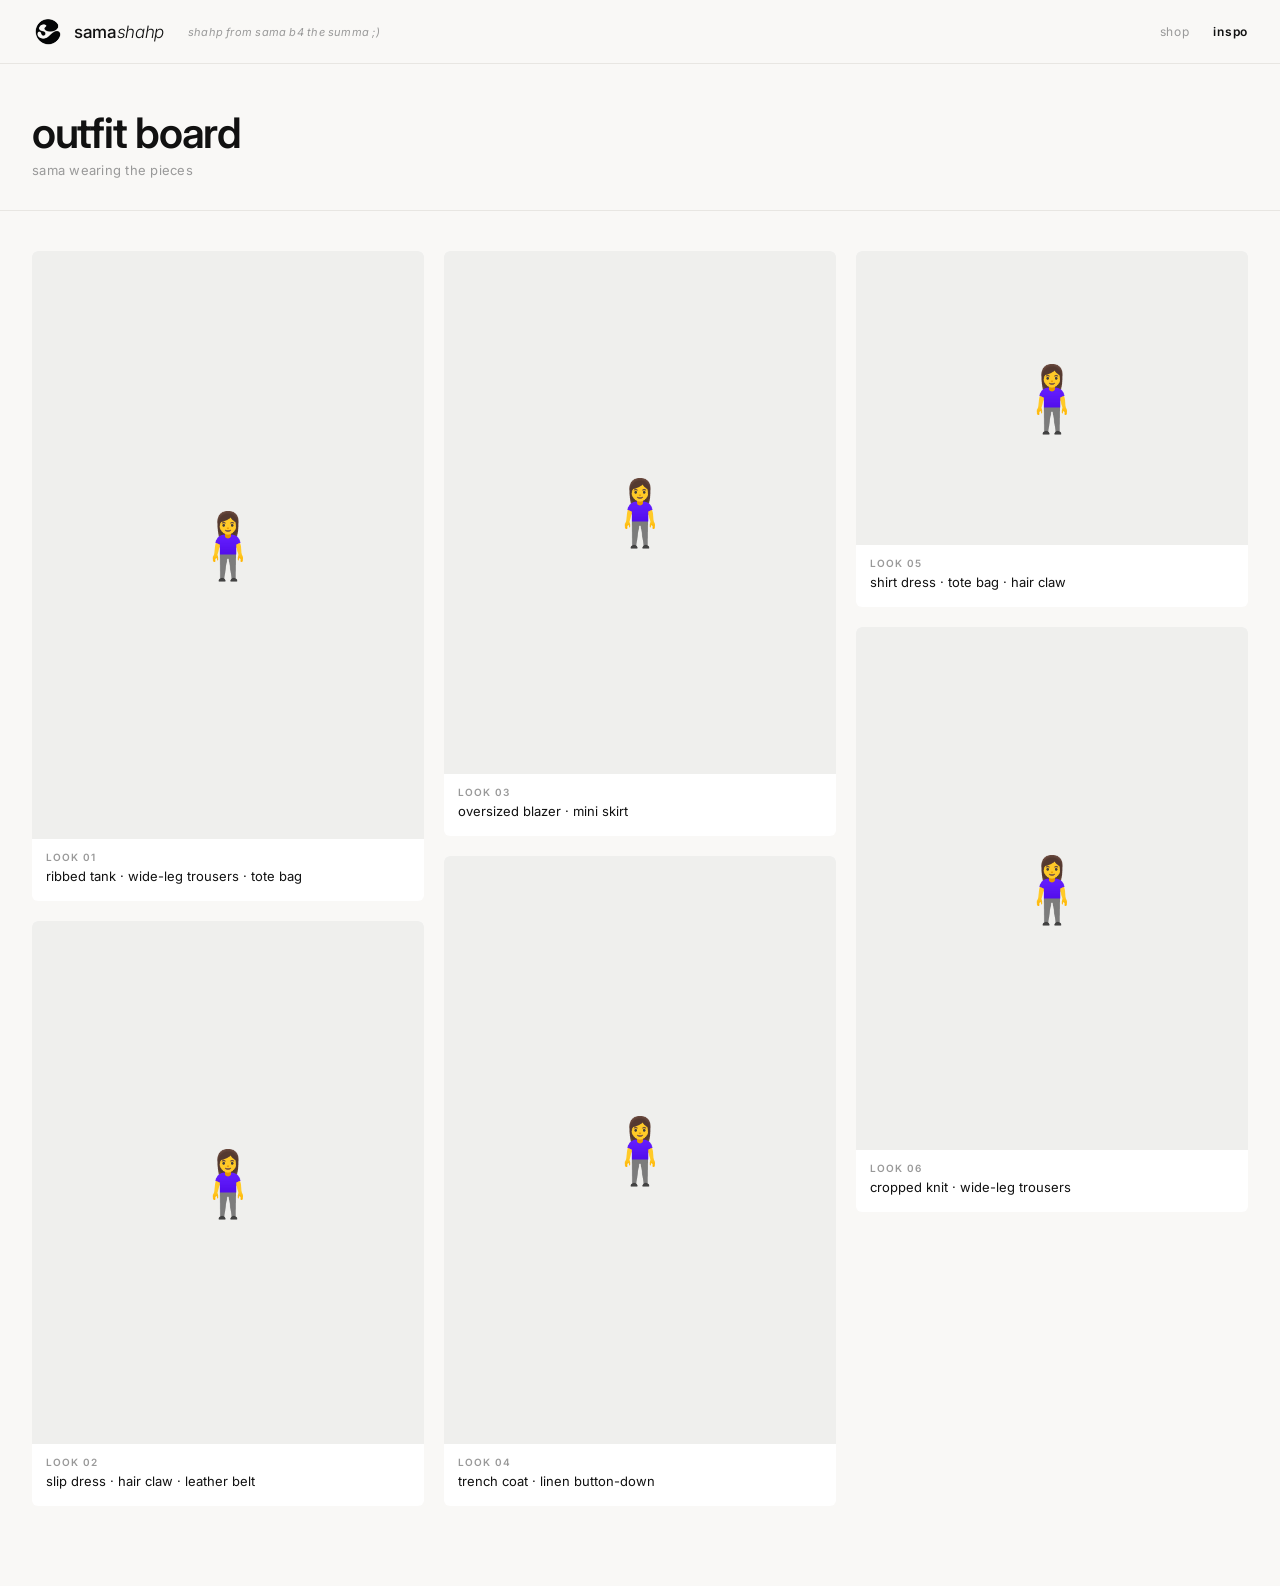
==== inspo.html @ b1999d6f "add inspo page, restore grid layout, add shop/inspo nav Co-Authored-By: Claude Sonnet 4.6 <noreply@a" ====
<!DOCTYPE html>
<html lang="en">
<head>
  <meta charset="UTF-8" />
  <meta name="viewport" content="width=device-width, initial-scale=1.0" />
  <title>inspo — sama shahp</title>
  <link rel="stylesheet" href="style.css" />
  <link rel="preconnect" href="https://fonts.googleapis.com" />
  <link href="https://fonts.googleapis.com/css2?family=Inter:wght@300;400;500;600&display=swap" rel="stylesheet" />
</head>
<body>

  <!-- HEADER -->
  <header>
    <div class="header-inner">
      <a href="index.html" class="logo-link">
        <img src="sama-shop-logo-removebg-preview.png" alt="sama shahp" class="logo" />
        <span class="wordmark">sama<em>shahp</em></span>
        <span class="tagline"><em>shahp from sama b4 the summa ;)</em></span>
      </a>
      <nav class="header-nav">
        <a href="index.html" class="header-nav-link">shop</a>
        <a href="inspo.html" class="header-nav-link active">inspo</a>
      </nav>
    </div>
  </header>

  <!-- PAGE TITLE -->
  <div class="inspo-hero">
    <h1 class="inspo-title">outfit board</h1>
    <p class="inspo-sub">sama wearing the pieces</p>
  </div>

  <!-- OUTFIT BOARD -->
  <!-- To add an outfit: copy a .outfit-card block, set the img src and fill in the caption/tags -->
  <div class="outfit-board">

    <div class="outfit-card tall">
      <div class="outfit-img-wrap">
        <div class="outfit-placeholder">🧍‍♀️</div>
        <!-- replace with: <img src="outfits/look1.jpg" alt="look 1" /> -->
      </div>
      <div class="outfit-caption">
        <p class="outfit-label">look 01</p>
        <p class="outfit-tags">ribbed tank · wide-leg trousers · tote bag</p>
      </div>
    </div>

    <div class="outfit-card">
      <div class="outfit-img-wrap">
        <div class="outfit-placeholder">🧍‍♀️</div>
      </div>
      <div class="outfit-caption">
        <p class="outfit-label">look 02</p>
        <p class="outfit-tags">slip dress · hair claw · leather belt</p>
      </div>
    </div>

    <div class="outfit-card">
      <div class="outfit-img-wrap">
        <div class="outfit-placeholder">🧍‍♀️</div>
      </div>
      <div class="outfit-caption">
        <p class="outfit-label">look 03</p>
        <p class="outfit-tags">oversized blazer · mini skirt</p>
      </div>
    </div>

    <div class="outfit-card tall">
      <div class="outfit-img-wrap">
        <div class="outfit-placeholder">🧍‍♀️</div>
      </div>
      <div class="outfit-caption">
        <p class="outfit-label">look 04</p>
        <p class="outfit-tags">trench coat · linen button-down</p>
      </div>
    </div>

    <div class="outfit-card wide">
      <div class="outfit-img-wrap">
        <div class="outfit-placeholder">🧍‍♀️</div>
      </div>
      <div class="outfit-caption">
        <p class="outfit-label">look 05</p>
        <p class="outfit-tags">shirt dress · tote bag · hair claw</p>
      </div>
    </div>

    <div class="outfit-card">
      <div class="outfit-img-wrap">
        <div class="outfit-placeholder">🧍‍♀️</div>
      </div>
      <div class="outfit-caption">
        <p class="outfit-label">look 06</p>
        <p class="outfit-tags">cropped knit · wide-leg trousers</p>
      </div>
    </div>

  </div>

</body>
</html>
---- style.css ----
*, *::before, *::after { box-sizing: border-box; margin: 0; padding: 0; }

:root {
  --bg: #f9f8f6;
  --surface: #ffffff;
  --text: #111111;
  --muted: #999999;
  --border: #e8e6e2;
  --accent: #111111;
  --radius-card: 4px;
}

html { scroll-behavior: smooth; }

body {
  font-family: 'Inter', system-ui, sans-serif;
  background: var(--bg);
  color: var(--text);
  min-height: 100vh;
}

/* ── HEADER ── */
header {
  position: sticky;
  top: 0;
  z-index: 100;
  background: var(--bg);
  border-bottom: 1px solid var(--border);
  padding: 0 32px;
  height: 64px;
  display: flex;
  align-items: center;
}

.header-inner {
  width: 100%;
  max-width: 1300px;
  margin: 0 auto;
  display: flex;
  align-items: center;
}

.logo-link {
  display: flex;
  align-items: center;
  gap: 10px;
  text-decoration: none;
  color: var(--text);
  flex: 1;
}

.logo {
  width: 32px;
  height: 32px;
  object-fit: contain;
}

.wordmark {
  font-size: 17px;
  font-weight: 500;
  letter-spacing: -0.02em;
}

.wordmark em {
  font-style: italic;
  font-weight: 300;
}

.tagline {
  font-size: 11px;
  font-style: italic;
  color: var(--muted);
  letter-spacing: 0.02em;
  margin-left: 14px;
  white-space: nowrap;
}

.header-nav {
  display: flex;
  gap: 24px;
  align-items: center;
}

.header-nav-link {
  font-size: 12px;
  font-weight: 400;
  letter-spacing: 0.06em;
  text-transform: lowercase;
  text-decoration: none;
  color: var(--muted);
  transition: color 0.15s;
}

.header-nav-link:hover { color: var(--text); }
.header-nav-link.active { color: var(--text); font-weight: 600; }

/* ── CAT NAV ── */
.cat-nav {
  background: var(--bg);
  border-bottom: 1px solid var(--border);
  padding: 0 32px;
  position: sticky;
  top: 64px;
  z-index: 99;
}

.cat-nav ul {
  list-style: none;
  display: flex;
  max-width: 1300px;
  margin: 0 auto;
  overflow-x: auto;
  scrollbar-width: none;
}

.cat-nav ul::-webkit-scrollbar { display: none; }

.cat-btn {
  background: none;
  border: none;
  border-bottom: 2px solid transparent;
  color: var(--muted);
  font-family: inherit;
  font-size: 12px;
  font-weight: 400;
  letter-spacing: 0.04em;
  text-transform: lowercase;
  padding: 14px 18px;
  cursor: pointer;
  transition: color 0.15s, border-color 0.15s;
  white-space: nowrap;
}

.cat-btn:hover { color: var(--text); }

.cat-btn.active {
  color: var(--text);
  font-weight: 600;
  border-bottom-color: var(--text);
}

/* ── GRID ── */
.grid {
  max-width: 1300px;
  margin: 0 auto;
  padding: 40px 32px 80px;
  display: grid;
  grid-template-columns: repeat(auto-fill, minmax(240px, 1fr));
  gap: 32px 24px;
}

/* ── CARD ── */
.card {
  cursor: pointer;
  aspect-ratio: 1 / 1;
  position: relative;
  border-radius: var(--radius-card);
  overflow: hidden;
  background: var(--surface);
}

.card-img-wrap {
  position: absolute;
  inset: 0;
  background: #efefed;
}

.card-img-wrap img {
  width: 100%;
  height: 100%;
  object-fit: cover;
  transition: transform 0.4s ease;
  display: block;
}

.card:hover .card-img-wrap img { transform: scale(1.03); }

.card-img-placeholder {
  width: 100%;
  height: 100%;
  display: flex;
  align-items: center;
  justify-content: center;
  font-size: 48px;
  background: #efefed;
}

.card-body {
  position: absolute;
  bottom: 0;
  left: 0;
  right: 0;
  padding: 32px 14px 14px;
  background: linear-gradient(to top, rgba(249,248,246,0.92) 55%, transparent);
  z-index: 1;
}

.card-cat {
  font-size: 9px;
  font-weight: 500;
  letter-spacing: 0.1em;
  text-transform: uppercase;
  color: var(--muted);
  margin-bottom: 3px;
}

.card-title {
  font-size: 13px;
  font-weight: 400;
  letter-spacing: -0.01em;
  margin-bottom: 3px;
  line-height: 1.3;
}

.card-price {
  font-size: 13px;
  font-weight: 500;
}

/* ── EMPTY ── */
.empty {
  text-align: center;
  padding: 120px 32px;
  color: var(--muted);
  font-size: 13px;
  letter-spacing: 0.04em;
}

.hidden { display: none !important; }

/* ── MODAL ── */
.modal {
  position: fixed;
  inset: 0;
  z-index: 200;
  background: rgba(0,0,0,0.4);
  display: flex;
  align-items: center;
  justify-content: center;
  padding: 20px;
  backdrop-filter: blur(4px);
  animation: fadeIn 0.18s ease;
}

@keyframes fadeIn { from { opacity: 0; } to { opacity: 1; } }

.modal-card {
  background: var(--surface);
  border-radius: 8px;
  max-width: 820px;
  width: 100%;
  max-height: 90vh;
  overflow-y: auto;
  display: grid;
  grid-template-columns: 1fr 1fr;
  position: relative;
  animation: slideUp 0.2s ease;
  scrollbar-width: none;
}

.modal-card::-webkit-scrollbar { display: none; }

@keyframes slideUp {
  from { transform: translateY(10px); opacity: 0; }
  to   { transform: translateY(0);    opacity: 1; }
}

.modal-close {
  position: absolute;
  top: 14px;
  right: 14px;
  background: var(--bg);
  border: 1px solid var(--border);
  width: 30px;
  height: 30px;
  border-radius: 50%;
  font-size: 12px;
  cursor: pointer;
  display: flex;
  align-items: center;
  justify-content: center;
  color: var(--text);
  z-index: 10;
  transition: background 0.15s;
}

.modal-close:hover { background: var(--border); }

.modal-img-wrap {
  aspect-ratio: 3 / 4;
  overflow: hidden;
  background: #efefed;
  border-radius: 8px 0 0 8px;
}

.modal-img-wrap img {
  width: 100%;
  height: 100%;
  object-fit: cover;
  display: block;
}

.modal-img-placeholder {
  width: 100%;
  height: 100%;
  display: flex;
  align-items: center;
  justify-content: center;
  font-size: 72px;
}

.modal-info {
  padding: 48px 36px 40px;
  display: flex;
  flex-direction: column;
  justify-content: center;
  gap: 12px;
}

.modal-cat {
  font-size: 10px;
  font-weight: 600;
  letter-spacing: 0.14em;
  text-transform: uppercase;
  color: var(--muted);
}

.modal-info h2 {
  font-size: 22px;
  font-weight: 500;
  letter-spacing: -0.02em;
  line-height: 1.2;
}

.modal-price {
  font-size: 18px;
  font-weight: 500;
}

.modal-desc {
  font-size: 13px;
  line-height: 1.65;
  color: #666;
  max-width: 340px;
}

.sms-btn {
  display: inline-block;
  margin-top: 8px;
  background: var(--accent);
  color: #fff;
  text-decoration: none;
  font-size: 12px;
  font-weight: 500;
  letter-spacing: 0.06em;
  padding: 13px 24px;
  border-radius: 2px;
  text-align: center;
  transition: opacity 0.15s;
  text-transform: lowercase;
}

.sms-btn:hover { opacity: 0.75; }

.sms-note {
  font-size: 11px;
  color: var(--muted);
  margin-top: -4px;
  letter-spacing: 0.01em;
}

/* ─────────────────────────────────────────
   INSPO PAGE
───────────────────────────────────────── */
.inspo-hero {
  max-width: 1300px;
  margin: 0 auto;
  padding: 48px 32px 32px;
  border-bottom: 1px solid var(--border);
}

.inspo-title {
  font-size: 42px;
  font-weight: 600;
  letter-spacing: -0.03em;
  line-height: 1;
}

.inspo-sub {
  font-size: 13px;
  color: var(--muted);
  margin-top: 8px;
  letter-spacing: 0.02em;
}

/* masonry-style board */
.outfit-board {
  max-width: 1300px;
  margin: 0 auto;
  padding: 40px 32px 80px;
  columns: 3;
  column-gap: 20px;
}

.outfit-card {
  break-inside: avoid;
  margin-bottom: 20px;
  border-radius: 6px;
  overflow: hidden;
  background: var(--surface);
  cursor: pointer;
  transition: opacity 0.2s;
}

.outfit-card:hover { opacity: 0.88; }

.outfit-img-wrap {
  width: 100%;
  overflow: hidden;
  background: #efefed;
}

/* default portrait */
.outfit-img-wrap {
  aspect-ratio: 3 / 4;
}

/* tall variant — extra height */
.outfit-card.tall .outfit-img-wrap {
  aspect-ratio: 2 / 3;
}

/* wide variant — landscape */
.outfit-card.wide .outfit-img-wrap {
  aspect-ratio: 4 / 3;
}

.outfit-img-wrap img {
  width: 100%;
  height: 100%;
  object-fit: cover;
  display: block;
  transition: transform 0.4s ease;
}

.outfit-card:hover .outfit-img-wrap img { transform: scale(1.03); }

.outfit-placeholder {
  width: 100%;
  height: 100%;
  display: flex;
  align-items: center;
  justify-content: center;
  font-size: 64px;
  background: #efefed;
}

.outfit-caption {
  padding: 12px 14px 16px;
}

.outfit-label {
  font-size: 10px;
  font-weight: 600;
  letter-spacing: 0.1em;
  text-transform: uppercase;
  color: var(--muted);
  margin-bottom: 4px;
}

.outfit-tags {
  font-size: 13px;
  font-weight: 400;
  color: var(--text);
  line-height: 1.4;
}

/* ── RESPONSIVE ── */
@media (max-width: 900px) {
  .outfit-board { columns: 2; }
  .tagline { display: none; }
}

@media (max-width: 680px) {
  header { padding: 0 20px; }
  .cat-nav { padding: 0 20px; }
  .grid { padding: 28px 20px 60px; gap: 20px 14px; grid-template-columns: repeat(2, 1fr); }
  .inspo-hero { padding: 32px 20px 24px; }
  .inspo-title { font-size: 30px; }
  .outfit-board { padding: 28px 20px 60px; columns: 2; column-gap: 14px; }

  .modal-card { grid-template-columns: 1fr; max-height: 88vh; }
  .modal-img-wrap { border-radius: 8px 8px 0 0; }
  .modal-info { padding: 28px 24px 32px; }
}

@media (max-width: 420px) {
  .outfit-board { columns: 1; }
  .grid { grid-template-columns: 1fr; }
}
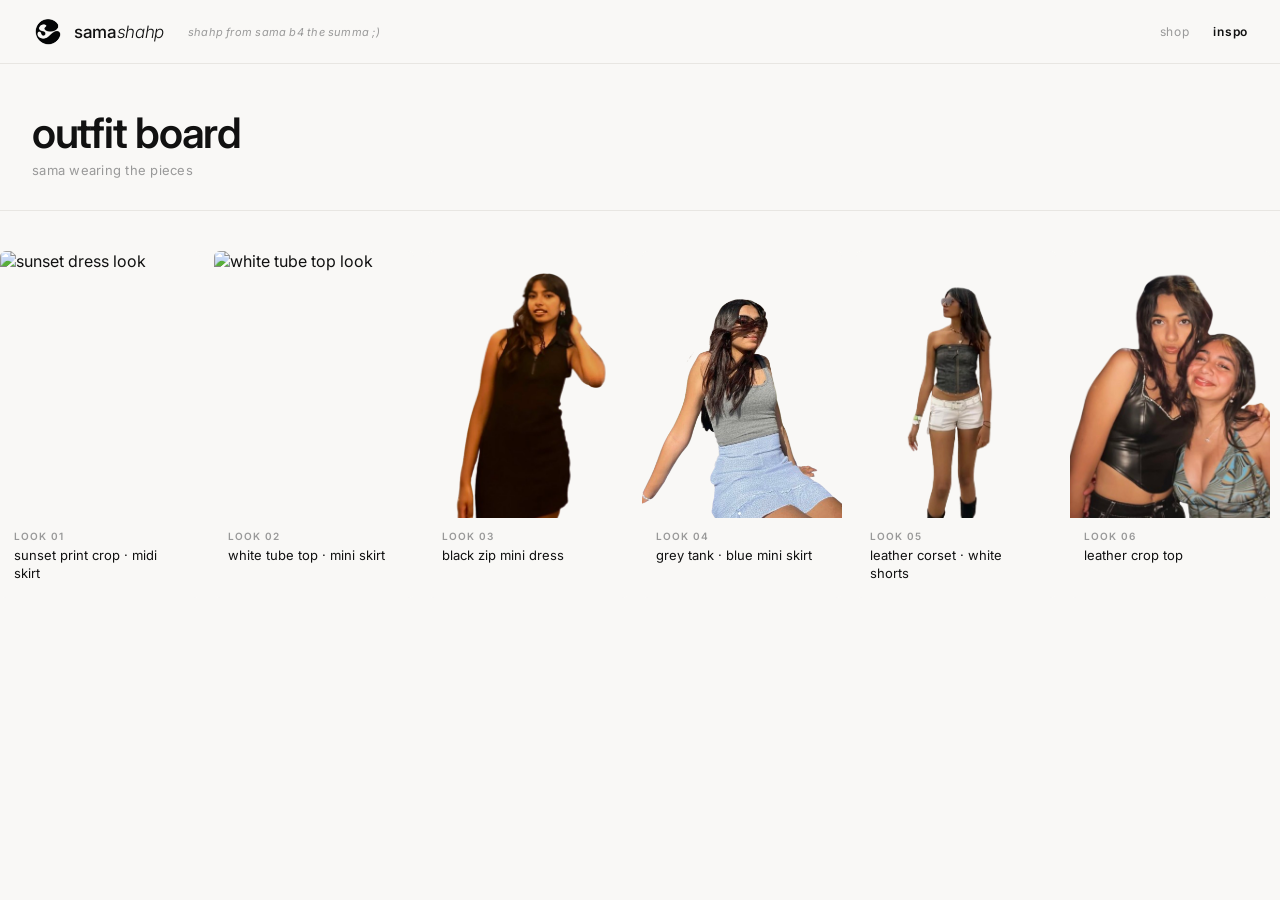
==== commit 68652a6a: "add all outfit board images to inspo page Co-Authored-By: Claude Sonnet 4.6 <noreply@anthropic.com>" ====
--- a/inspo.html
+++ b/inspo.html
@@ -37,62 +37,91 @@
 
     <div class="outfit-card tall">
       <div class="outfit-img-wrap">
-        <div class="outfit-placeholder">🧍‍♀️</div>
-        <!-- replace with: <img src="outfits/look1.jpg" alt="look 1" /> -->
+        <img src="outfit-board/sunset-dress.png" alt="sunset dress look" />
       </div>
       <div class="outfit-caption">
         <p class="outfit-label">look 01</p>
-        <p class="outfit-tags">ribbed tank · wide-leg trousers · tote bag</p>
+        <p class="outfit-tags">sunset print crop · midi skirt</p>
       </div>
     </div>
 
     <div class="outfit-card">
       <div class="outfit-img-wrap">
-        <div class="outfit-placeholder">🧍‍♀️</div>
+        <img src="outfit-board/white-tube.png" alt="white tube top look" />
       </div>
       <div class="outfit-caption">
         <p class="outfit-label">look 02</p>
-        <p class="outfit-tags">slip dress · hair claw · leather belt</p>
+        <p class="outfit-tags">white tube top · mini skirt</p>
       </div>
     </div>
 
     <div class="outfit-card">
       <div class="outfit-img-wrap">
-        <div class="outfit-placeholder">🧍‍♀️</div>
+        <img src="outfit-board/black-dress.png" alt="black zip dress" />
       </div>
       <div class="outfit-caption">
         <p class="outfit-label">look 03</p>
-        <p class="outfit-tags">oversized blazer · mini skirt</p>
-      </div>
-    </div>
-
-    <div class="outfit-card tall">
-      <div class="outfit-img-wrap">
-        <div class="outfit-placeholder">🧍‍♀️</div>
-      </div>
-      <div class="outfit-caption">
-        <p class="outfit-label">look 04</p>
-        <p class="outfit-tags">trench coat · linen button-down</p>
-      </div>
-    </div>
-
-    <div class="outfit-card wide">
-      <div class="outfit-img-wrap">
-        <div class="outfit-placeholder">🧍‍♀️</div>
-      </div>
-      <div class="outfit-caption">
-        <p class="outfit-label">look 05</p>
-        <p class="outfit-tags">shirt dress · tote bag · hair claw</p>
+        <p class="outfit-tags">black zip mini dress</p>
       </div>
     </div>
 
     <div class="outfit-card">
       <div class="outfit-img-wrap">
-        <div class="outfit-placeholder">🧍‍♀️</div>
+        <img src="outfit-board/blue-skirt.png" alt="grey tank blue skirt" />
+      </div>
+      <div class="outfit-caption">
+        <p class="outfit-label">look 04</p>
+        <p class="outfit-tags">grey tank · blue mini skirt</p>
+      </div>
+    </div>
+
+    <div class="outfit-card">
+      <div class="outfit-img-wrap">
+        <img src="outfit-board/calvin-fit.png" alt="leather corset white shorts" />
+      </div>
+      <div class="outfit-caption">
+        <p class="outfit-label">look 05</p>
+        <p class="outfit-tags">leather corset · white shorts</p>
+      </div>
+    </div>
+
+    <div class="outfit-card">
+      <div class="outfit-img-wrap">
+        <img src="outfit-board/leather-top.png" alt="leather crop top" />
       </div>
       <div class="outfit-caption">
         <p class="outfit-label">look 06</p>
-        <p class="outfit-tags">cropped knit · wide-leg trousers</p>
+        <p class="outfit-tags">leather crop top</p>
+      </div>
+    </div>
+
+    <div class="outfit-card">
+      <div class="outfit-img-wrap">
+        <img src="outfit-board/taylor-dress.png" alt="blue sparkle dress" />
+      </div>
+      <div class="outfit-caption">
+        <p class="outfit-label">look 07</p>
+        <p class="outfit-tags">blue sparkle one-shoulder · cowboy hat</p>
+      </div>
+    </div>
+
+    <div class="outfit-card">
+      <div class="outfit-img-wrap">
+        <img src="outfit-board/brown-fullsleeve.png" alt="brown crop long sleeve" />
+      </div>
+      <div class="outfit-caption">
+        <p class="outfit-label">look 08</p>
+        <p class="outfit-tags">brown crop long sleeve · light jeans</p>
+      </div>
+    </div>
+
+    <div class="outfit-card">
+      <div class="outfit-img-wrap">
+        <img src="outfit-board/white-lace.png" alt="white lace crop" />
+      </div>
+      <div class="outfit-caption">
+        <p class="outfit-label">look 09</p>
+        <p class="outfit-tags">white lace crop · knit halter</p>
       </div>
     </div>
 
--- a/style.css
+++ b/style.css
@@ -395,19 +395,26 @@
 
 /* masonry-style board */
 .outfit-board {
-  max-width: 1300px;
-  margin: 0 auto;
-  padding: 40px 32px 80px;
-  columns: 3;
-  column-gap: 20px;
-}
+  max-width: 100%;
+  padding: 40px 0 80px;
+  display: flex;
+  flex-direction: row;
+  gap: 14px;
+  overflow-x: auto;
+  scroll-snap-type: x mandatory;
+  scrollbar-width: none;
+  padding-left: 32px;
+  padding-right: 32px;
+}
+
+.outfit-board::-webkit-scrollbar { display: none; }
 
 .outfit-card {
-  break-inside: avoid;
-  margin-bottom: 20px;
+  flex: 0 0 200px;
+  scroll-snap-align: start;
   border-radius: 6px;
   overflow: hidden;
-  background: var(--surface);
+  background: var(--bg);
   cursor: pointer;
   transition: opacity 0.2s;
 }
@@ -417,22 +424,11 @@
 .outfit-img-wrap {
   width: 100%;
   overflow: hidden;
-  background: #efefed;
-}
-
-/* default portrait */
+  background: var(--bg);
+}
+
 .outfit-img-wrap {
   aspect-ratio: 3 / 4;
-}
-
-/* tall variant — extra height */
-.outfit-card.tall .outfit-img-wrap {
-  aspect-ratio: 2 / 3;
-}
-
-/* wide variant — landscape */
-.outfit-card.wide .outfit-img-wrap {
-  aspect-ratio: 4 / 3;
 }
 
 .outfit-img-wrap img {
@@ -477,7 +473,6 @@
 
 /* ── RESPONSIVE ── */
 @media (max-width: 900px) {
-  .outfit-board { columns: 2; }
   .tagline { display: none; }
 }
 
@@ -487,7 +482,7 @@
   .grid { padding: 28px 20px 60px; gap: 20px 14px; grid-template-columns: repeat(2, 1fr); }
   .inspo-hero { padding: 32px 20px 24px; }
   .inspo-title { font-size: 30px; }
-  .outfit-board { padding: 28px 20px 60px; columns: 2; column-gap: 14px; }
+  .outfit-board { padding: 28px 20px 60px; }
 
   .modal-card { grid-template-columns: 1fr; max-height: 88vh; }
   .modal-img-wrap { border-radius: 8px 8px 0 0; }
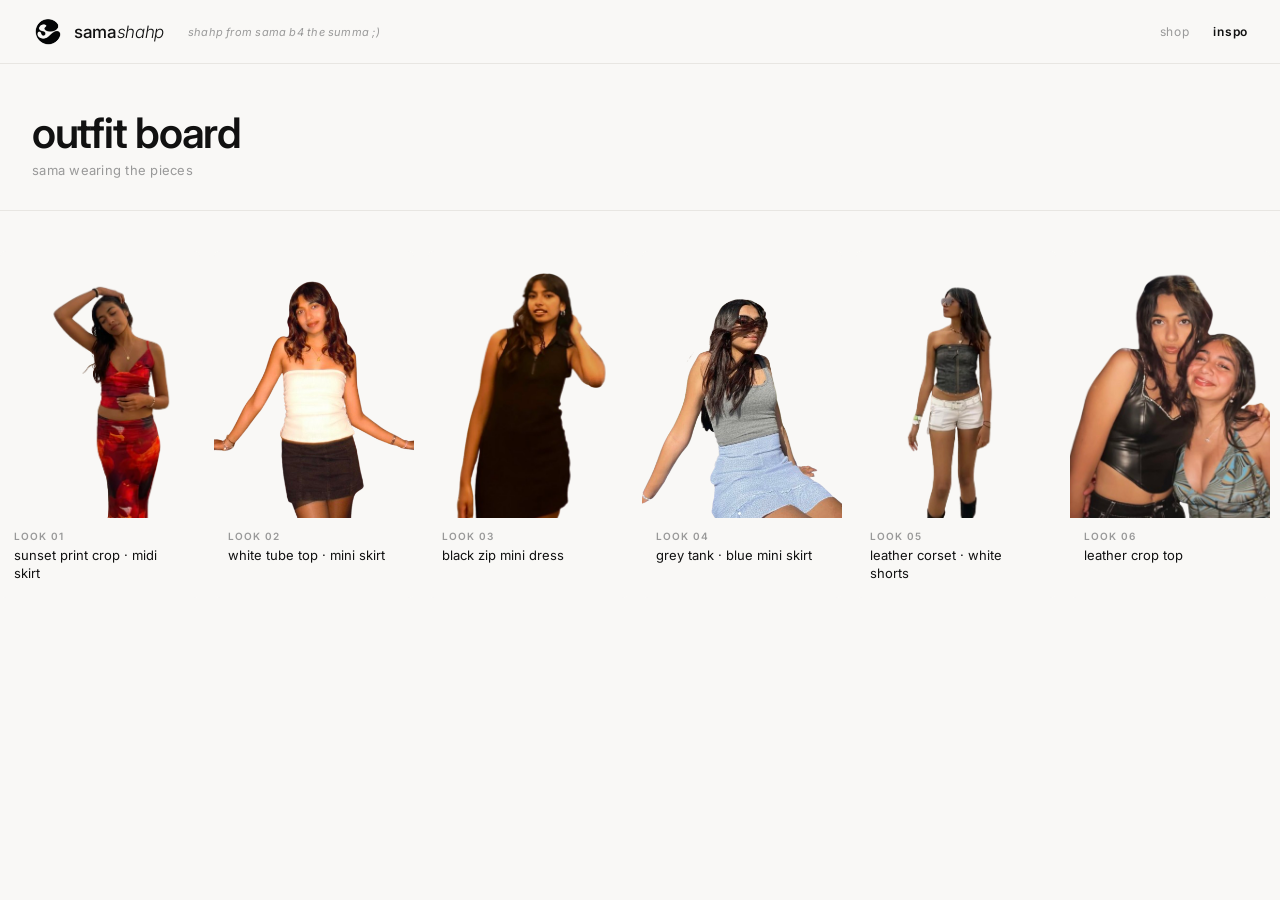
==== commit 49d1cac2: "brighten looks 08-13 on inspo page Co-Authored-By: Claude Sonnet 4.6 <noreply@anthropic.com>" ====
--- a/inspo.html
+++ b/inspo.html
@@ -105,7 +105,7 @@
       </div>
     </div>
 
-    <div class="outfit-card">
+    <div class="outfit-card bright">
       <div class="outfit-img-wrap">
         <img src="outfit-board/brown-fullsleeve.png" alt="brown crop long sleeve" />
       </div>
@@ -115,7 +115,7 @@
       </div>
     </div>
 
-    <div class="outfit-card">
+    <div class="outfit-card small bright">
       <div class="outfit-img-wrap">
         <img src="outfit-board/white-lace.png" alt="white lace crop" />
       </div>
@@ -125,6 +125,46 @@
       </div>
     </div>
 
+    <div class="outfit-card small bright">
+      <div class="outfit-img-wrap">
+        <img src="outfit-board/brown-skirt.png" alt="black satin top brown skirt" />
+      </div>
+      <div class="outfit-caption">
+        <p class="outfit-label">look 10</p>
+        <p class="outfit-tags">black satin top · brown mini skirt</p>
+      </div>
+    </div>
+
+    <div class="outfit-card bright">
+      <div class="outfit-img-wrap">
+        <img src="outfit-board/escape.png" alt="festival fits" />
+      </div>
+      <div class="outfit-caption">
+        <p class="outfit-label">look 11</p>
+        <p class="outfit-tags">gold mini · crochet dress</p>
+      </div>
+    </div>
+
+    <div class="outfit-card bright">
+      <div class="outfit-img-wrap">
+        <img src="outfit-board/stripe-sweater.png" alt="stripe sweater denim shorts" />
+      </div>
+      <div class="outfit-caption">
+        <p class="outfit-label">look 12</p>
+        <p class="outfit-tags">stripe sweater · denim shorts · tote</p>
+      </div>
+    </div>
+
+    <div class="outfit-card bright">
+      <div class="outfit-img-wrap">
+        <img src="outfit-board/yellow-halter.png" alt="white tank burgundy top" />
+      </div>
+      <div class="outfit-caption">
+        <p class="outfit-label">look 13</p>
+        <p class="outfit-tags">white tank · burgundy halter</p>
+      </div>
+    </div>
+
   </div>
 
 </body>
--- a/style.css
+++ b/style.css
@@ -409,6 +409,15 @@
 
 .outfit-board::-webkit-scrollbar { display: none; }
 
+.outfit-card.bright .outfit-img-wrap img {
+  filter: brightness(1.25) contrast(0.95);
+}
+
+.outfit-card.small .outfit-img-wrap img {
+  object-fit: contain;
+  padding: 12px;
+}
+
 .outfit-card {
   flex: 0 0 200px;
   scroll-snap-align: start;
